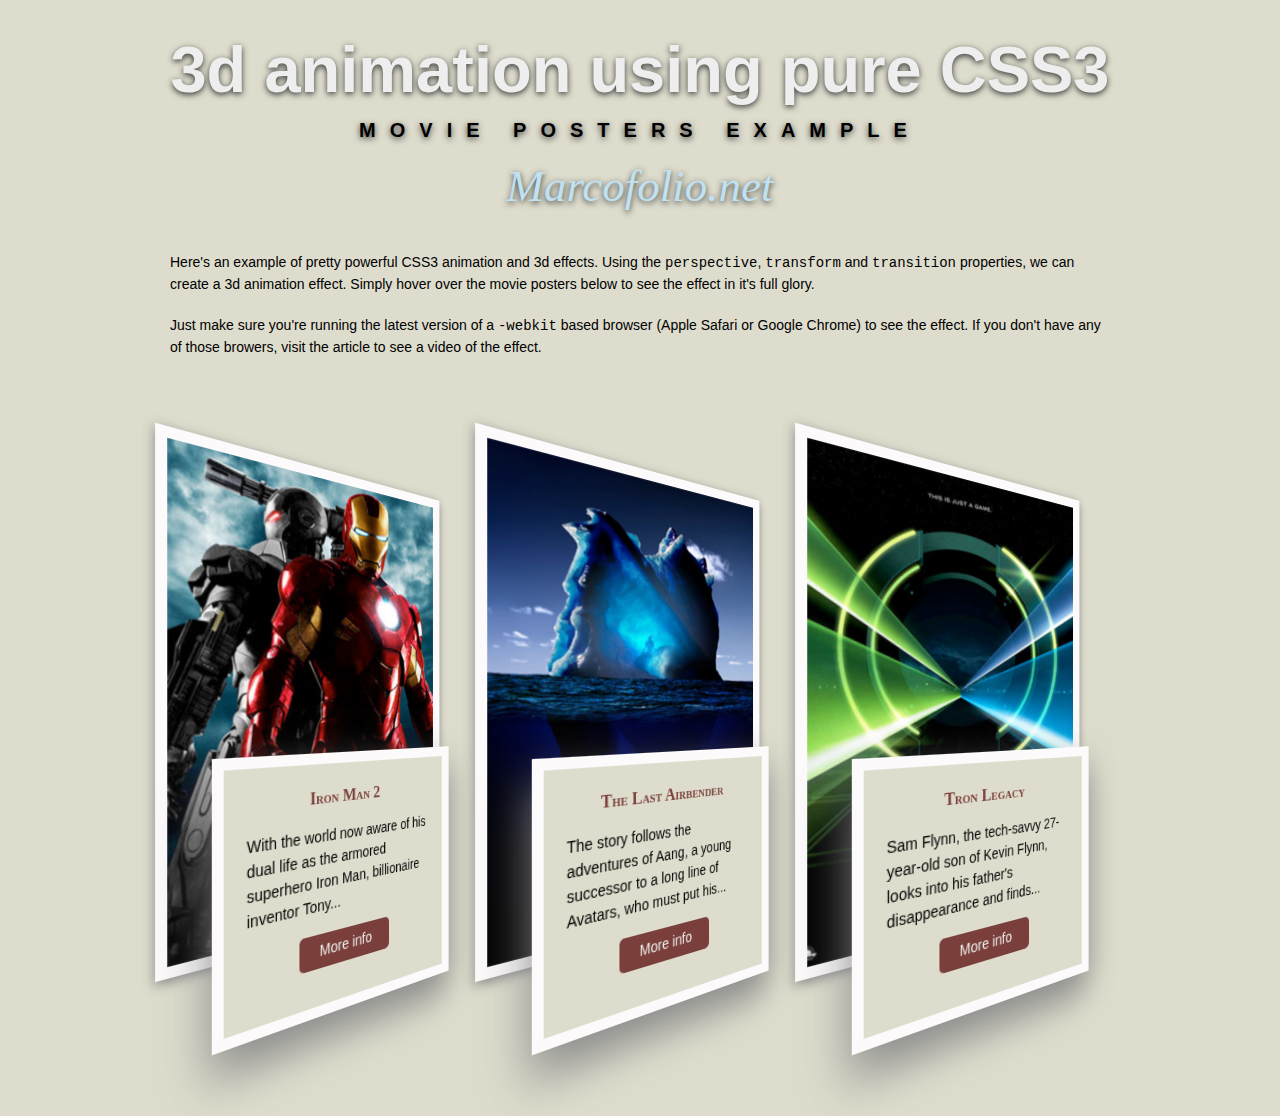
==== index.html @ 0678eeda "Add files via upload" ====
<!DOCTYPE HTML PUBLIC "-//W3C//DTD HTML 4.01//EN" "http://www.w3.org/TR/html4/strict.dtd">
<html>
<head>
<meta http-equiv="Content-Type" content="text/html;charset=iso-8859-1"/>
<title>3d animation using pure CSS3</title>
<link rel="stylesheet" type="text/css" href="css/style.css"/>
</head>
<body>
<div id="wrapper">
	<h1>3d animation using pure CSS3<small>Movie Posters Example</small></h1>
	<h2><a href="http://www.marcofolio.net/" title="Visit Marcofolio.net">Marcofolio.net</a></h2>
	<div id="content">
		<p class="info">Here's an example of pretty powerful CSS3 animation and 3d effects. Using the <code>perspective</code>, <code>transform</code> and <code>transition</code> properties, we can create a 3d animation effect. Simply hover over the movie posters below to see the effect in it's full glory.</p>
		<p class="info">Just make sure you're running the latest version of a <code>-webkit</code> based browser (Apple Safari or Google Chrome) to see the effect. If you don't have any of those browers, visit the article to see a video of the effect.</p>
		<ul id="movieposters">
			<li>
				<img src="images/01_iron_man_2.jpg" alt="Iron Man 2" />
				<div class="movieinfo">
					<h3>Iron Man 2</h3>
					<p>With the world now aware of his dual life as the armored superhero Iron Man, billionaire inventor Tony...</p>
					<a href="http://www.imdb.com/title/tt1228705/" title="Iron Man 2">More info</a>
				</div>
			</li>
			<li>
				<img src="images/02_the_last_airbender.jpg" alt="The Last Airbender" />
				<div class="movieinfo">
					<h3>The Last Airbender</h3>
					<p>The story follows the adventures of Aang, a young successor to a long line of Avatars, who must put his...</p>
					<a href="http://www.imdb.com/title/tt0938283/" title="Iron Man 2">More info</a>
				</div>
			</li>
			<li>
				<img src="images/03_tron_legacy.jpg" alt="Tron Legacy" />
				<div class="movieinfo">
					<h3>Tron Legacy</h3>
					<p>Sam Flynn, the tech-savvy 27-year-old son of Kevin Flynn, looks into his father's disappearance and finds...</p>
					<a href="http://www.imdb.com/title/tt1104001/" title="Tron Legacy">More info</a>
				</div>
			</li>
		</ul>
	</div>
</div>
</body>
</html>
---- css/style.css ----
/*
                                __      _ _                   _   
                               / _|    | (_)                 | |  
 _ __ ___   __ _ _ __ ___ ___ | |_ ___ | |_  ___   _ __   ___| |_ 
| '_ ` _ \ / _` | '__/ __/ _ \|  _/ _ \| | |/ _ \ | '_ \ / _ \ __|
| | | | | | (_| | | | (_| (_) | || (_) | | | (_) || | | |  __/ |_ 
|_| |_| |_|\__,_|_|  \___\___/|_| \___/|_|_|\___(_)_| |_|\___|\__|
                                                                  
*/

/* BASIC RESET */
ul,ol,li,h1,h2,h3,h4,h5,h6,pre,form,body,html,p,blockquote,fieldset,input{margin:0; padding:0;}

/* HTML ELEMENTS */
body { background-color:#deddcd; font:14px/21px Arial,Helvetica,sans-serif; }
h1 { font: bold 65px/60px Helvetica, Arial, Sans-serif; text-align: center; color: #eee; text-shadow: 0px 2px 6px #333; }
h1 small{ font-size: 20px; text-transform:uppercase; letter-spacing: 14px; display: block; color: #000; }
h2 a { display: block; text-decoration: none; margin: 0 0 30px 0; font: italic 45px Georgia, Times, Serif;  text-align: center; color: #bfe1f1; text-shadow: 0px 2px 6px #333; }
h2 a:hover { color: #90bcd0; }

/* COMMON CLASSES */
.break { clear:both; }

/* WRAPPER */
#wrapper { width:960px; margin:40px auto; }

/* CONTENT */
#content { }
#content .info { padding:10px; }

/* MOVIE POSTERS */
#movieposters { list-style:none; margin:100px 0; height:550px; }
#movieposters li { display:inline; float:left;
	-webkit-perspective: 500; -webkit-transform-style: preserve-3d;
	-webkit-transition-property: perspective; -webkit-transition-duration: 0.5s; }
#movieposters li:hover { -webkit-perspective: 5000; }
	
#movieposters li img { border:10px solid #fcfafa; -webkit-transform: rotateY(30deg);
	-moz-box-shadow:0 3px 10px #888; -webkit-box-shadow:0 3px 10px #888;
	-webkit-transition-property: transform; -webkit-transition-duration: 0.5s; }
#movieposters li:hover img { -webkit-transform: rotateY(0deg); }

.movieinfo { border:10px solid #fcfafa; padding:20px; width:200px; height:180px; background-color:#deddcd; margin:-195px 0 0 55px; position:absolute;
	-moz-box-shadow:0 20px 40px #888; -webkit-box-shadow:0 20px 40px #888;
	-webkit-transform: translateZ(30px) rotateY(30deg);
	-webkit-transition-property: transform, box-shadow, margin; -webkit-transition-duration: 0.5s; }
	
#movieposters li:hover .movieinfo { -webkit-transform: rotateY(0deg); -webkit-box-shadow:0 5px 10px #888; margin:-175px 0 0 30px; }
	
.movieinfo h3 { color:#7a3f3a; font-variant: small-caps; font-family:Georgia,serif,Times; text-align:center; padding-bottom:15px; }
.movieinfo p { padding-bottom:15px; }
.movieinfo a { background-color:#7a3f3a; padding:5px 10px; color:#eee; text-decoration:none; display:block; width:80px; text-align:center; margin:0 auto;
	-moz-border-radius:5px; -webkit-border-radius:5px; }
.movieinfo a:hover, .movieinfo a:focus { background-color:#6a191f; color:#fff; }
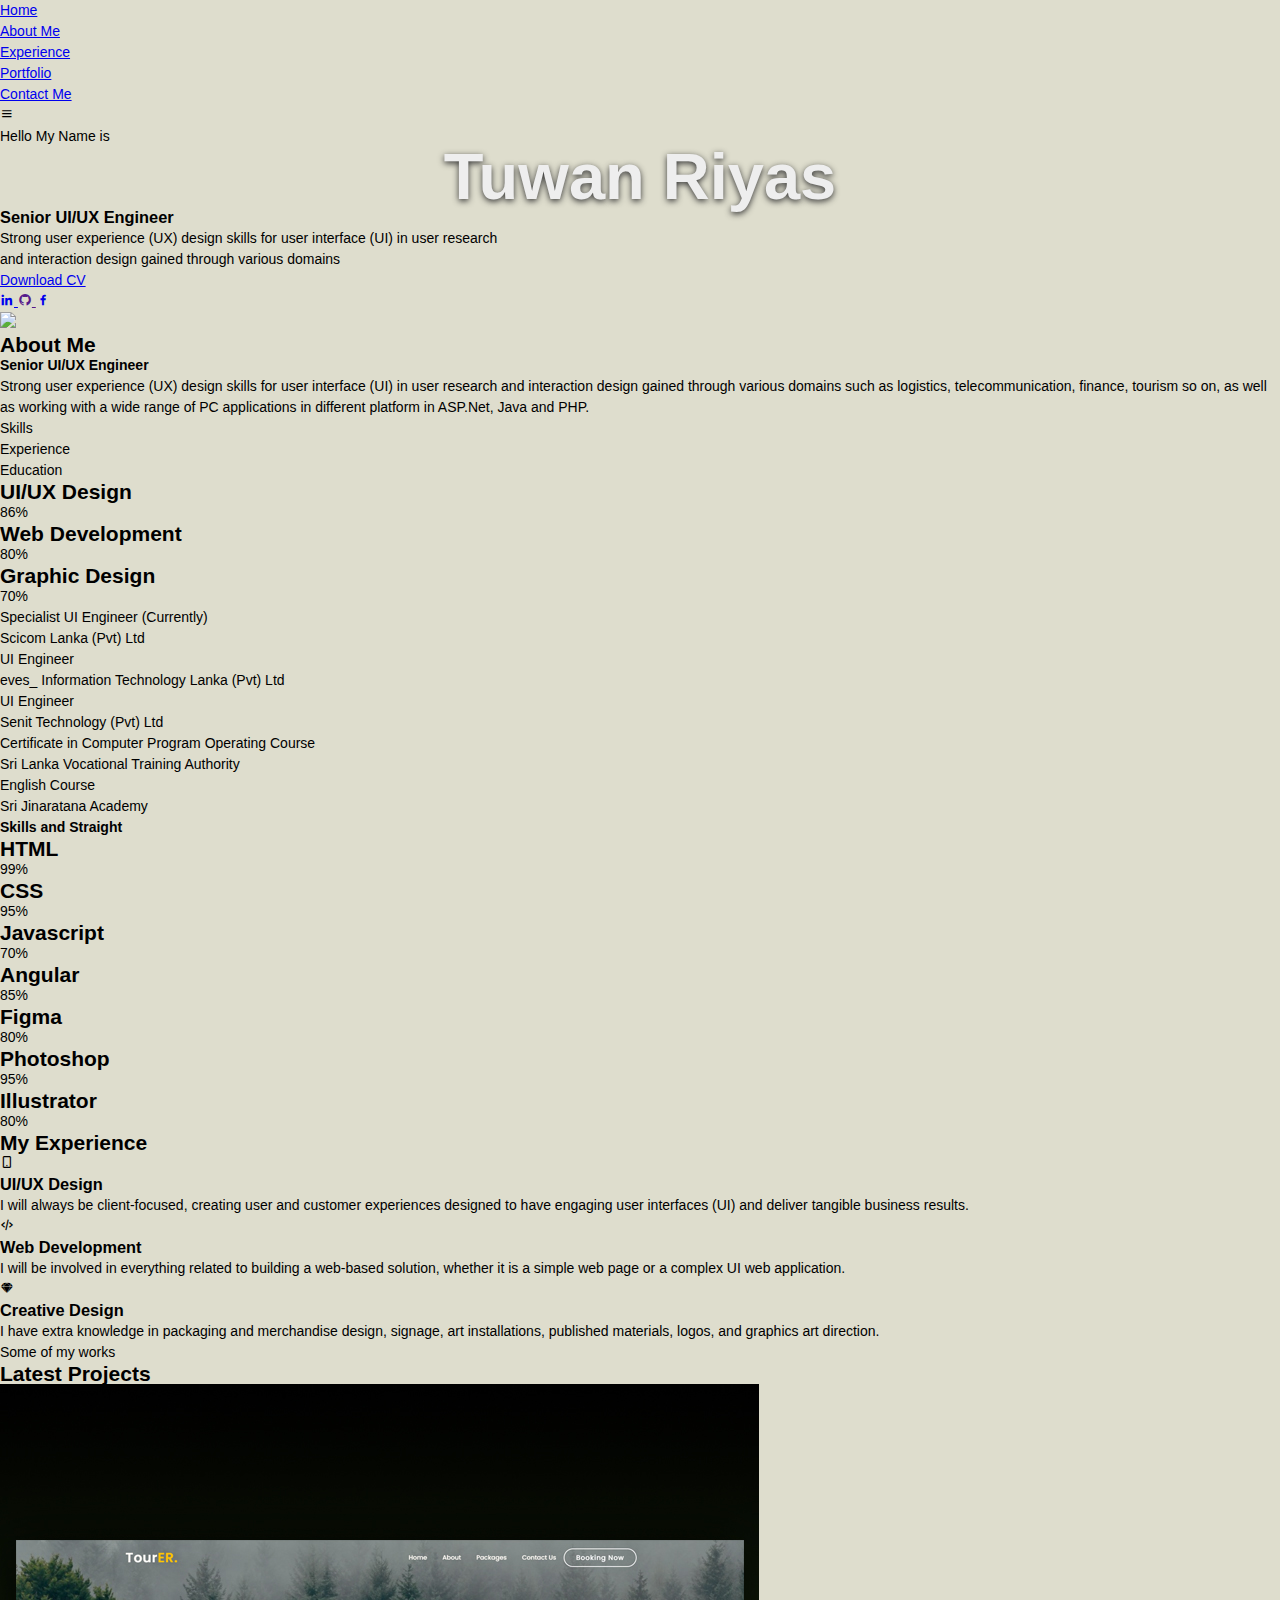
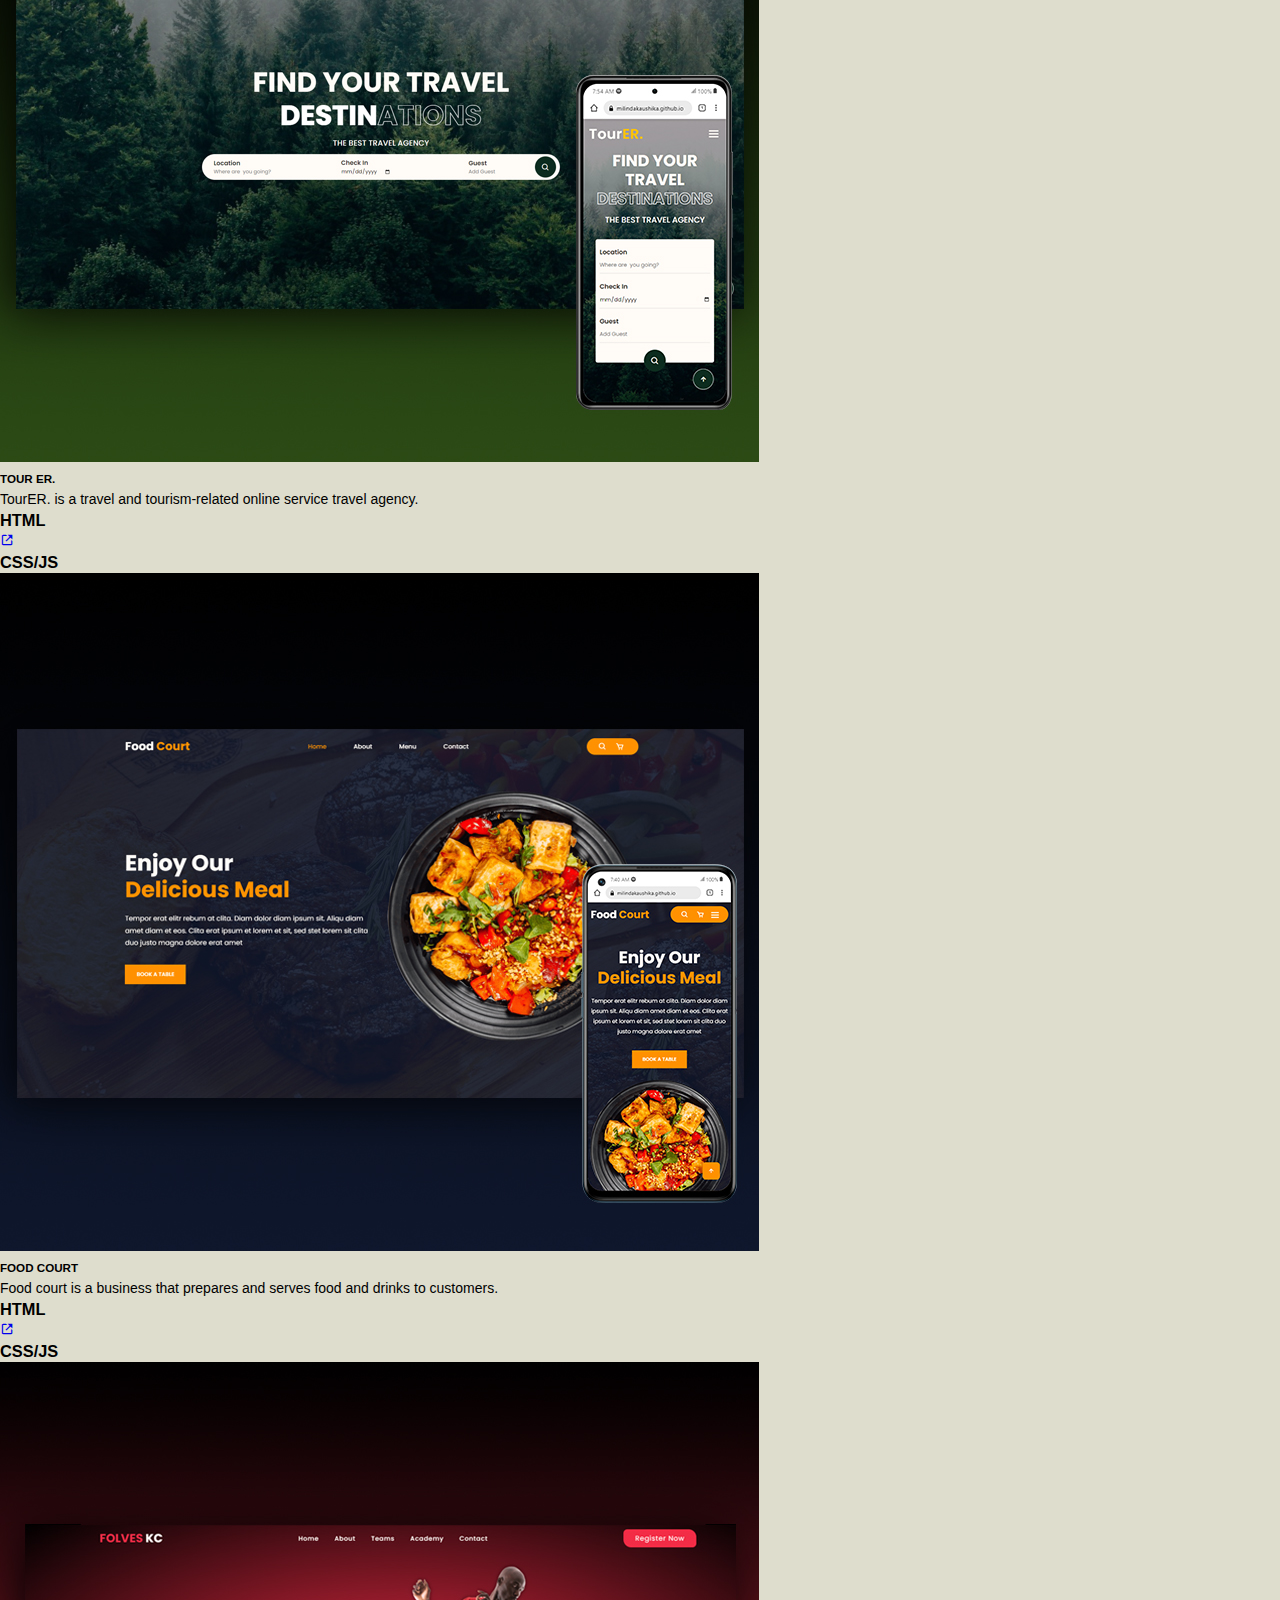
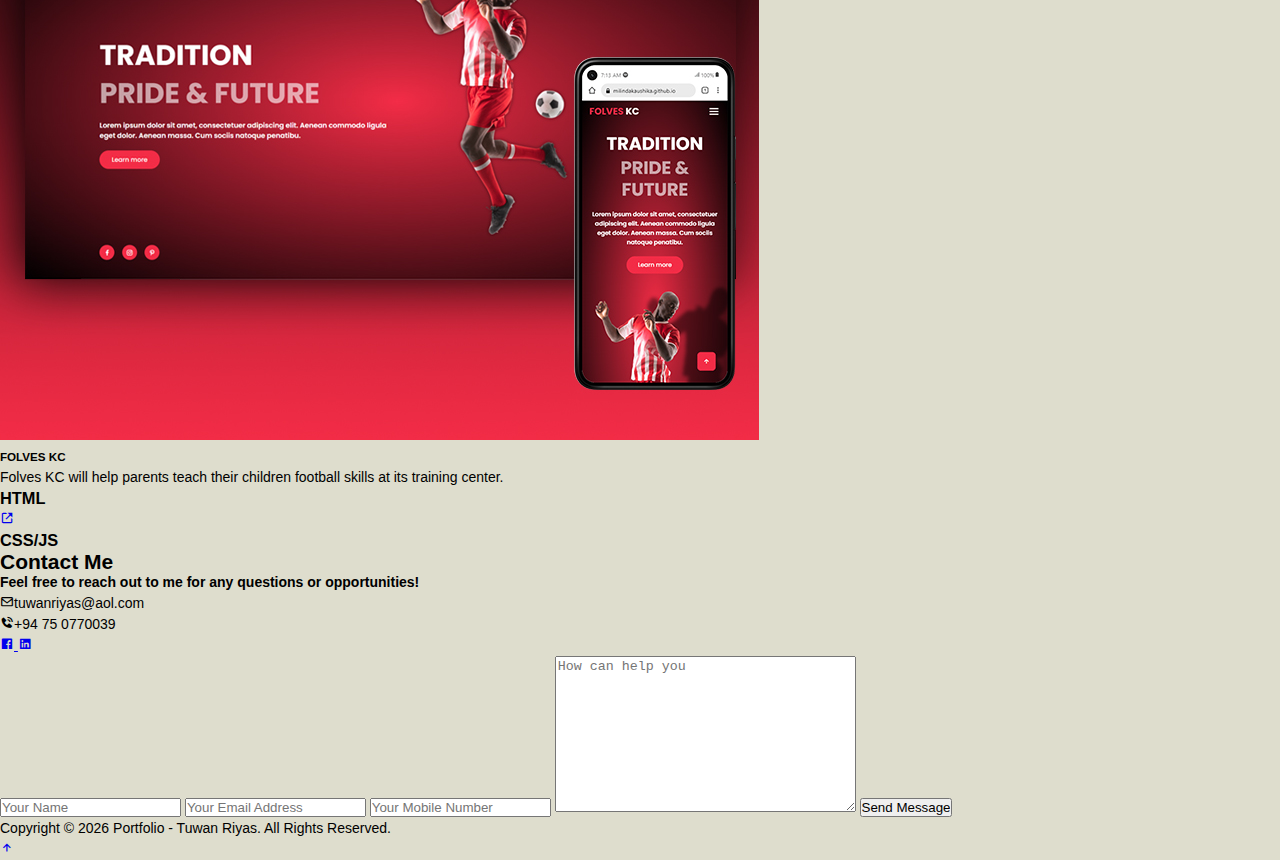
==== commit b1bdfaf0: "Update index.html" ====
--- a/index.html
+++ b/index.html
@@ -1,44 +1,371 @@
-<!DOCTYPE HTML PUBLIC "-//W3C//DTD HTML 4.01//EN" "http://www.w3.org/TR/html4/strict.dtd">
+<!DOCTYPE html>
 <html>
+
 <head>
-<meta http-equiv="Content-Type" content="text/html;charset=iso-8859-1"/>
-<title>3d animation using pure CSS3</title>
-<link rel="stylesheet" type="text/css" href="css/style.css"/>
+    <meta charset="UTF-8">
+    <meta name="viewport" content="width=device-width, initial-scale=1.0">
+    <meta http-equiv="X-UA-Compatible" content="ie=edge">
+    <link rel="preconnect" href="https://fonts.googleapis.com">
+    <link rel="preconnect" href="https://fonts.gstatic.com" crossorigin>
+    <link rel="stylesheet" href="https://unpkg.com/boxicons@latest/css/boxicons.min.css">
+    <link href="https://fonts.googleapis.com/css2?family=Poppins:wght@100;200;300;400;500;600;700;800;900&display=swap"
+        rel="stylesheet">
+    <link rel="stylesheet" href="css/style.css">
+    <title>Portfolio - Tuwan Riyas</title>
 </head>
+
 <body>
-<div id="wrapper">
-	<h1>3d animation using pure CSS3<small>Movie Posters Example</small></h1>
-	<h2><a href="http://www.marcofolio.net/" title="Visit Marcofolio.net">Marcofolio.net</a></h2>
-	<div id="content">
-		<p class="info">Here's an example of pretty powerful CSS3 animation and 3d effects. Using the <code>perspective</code>, <code>transform</code> and <code>transition</code> properties, we can create a 3d animation effect. Simply hover over the movie posters below to see the effect in it's full glory.</p>
-		<p class="info">Just make sure you're running the latest version of a <code>-webkit</code> based browser (Apple Safari or Google Chrome) to see the effect. If you don't have any of those browers, visit the article to see a video of the effect.</p>
-		<ul id="movieposters">
-			<li>
-				<img src="images/01_iron_man_2.jpg" alt="Iron Man 2" />
-				<div class="movieinfo">
-					<h3>Iron Man 2</h3>
-					<p>With the world now aware of his dual life as the armored superhero Iron Man, billionaire inventor Tony...</p>
-					<a href="http://www.imdb.com/title/tt1228705/" title="Iron Man 2">More info</a>
-				</div>
-			</li>
-			<li>
-				<img src="images/02_the_last_airbender.jpg" alt="The Last Airbender" />
-				<div class="movieinfo">
-					<h3>The Last Airbender</h3>
-					<p>The story follows the adventures of Aang, a young successor to a long line of Avatars, who must put his...</p>
-					<a href="http://www.imdb.com/title/tt0938283/" title="Iron Man 2">More info</a>
-				</div>
-			</li>
-			<li>
-				<img src="images/03_tron_legacy.jpg" alt="Tron Legacy" />
-				<div class="movieinfo">
-					<h3>Tron Legacy</h3>
-					<p>Sam Flynn, the tech-savvy 27-year-old son of Kevin Flynn, looks into his father's disappearance and finds...</p>
-					<a href="http://www.imdb.com/title/tt1104001/" title="Tron Legacy">More info</a>
-				</div>
-			</li>
-		</ul>
-	</div>
-</div>
+
+    <!-- Header design -->
+    <header>
+        <ul class="navlist">
+            <li>
+                <a href="#home" class="active">Home</a>
+            </li>
+            <li>
+                <a href="#about">About Me</a>
+            </li>
+            <li>
+                <a href="#service">Experience</a>
+            </li>
+            <li>
+                <a href="#portfolio">Portfolio</a>
+            </li>
+            <li>
+                <a href="#contact">Contact Me</a>
+            </li>
+        </ul>
+        <div class="bx bx-menu" id="menu-icon"></div>
+    </header>
+
+    <!-- Home section design -->
+    <section class="home" id="home">
+
+        <div class="flex-container">
+            <div class="flex-item-left">
+                <div class="home-hold">
+                    <div class="home-text">
+                        <div class="slide">
+                            <span class="one">Hello</span>
+                            <span class="two">My Name is</span>
+                        </div>
+                        <h1>Tuwan Riyas</h1>
+                        <h3>Senior UI/UX
+                            <span>Engineer</span>
+                        </h3>
+                        <p>Strong user experience (UX) design skills for user interface (UI) in user research
+                            <br>and interaction design gained through various domains
+                        </p>
+
+                        <div class="main-but">
+                            <a href="images/cv.pdf" download class="btn">Download CV</a>
+                            <ul>
+                                <a href="https://www.linkedin.com/in/tuwan-riyas-67a60023/" target="_blank">
+                                    <i class='bx bxl-linkedin'></i>
+                                </a>
+                                <a href="">
+                                    <i class='bx bxl-github'></i>
+                                </a>
+                                <a href="https://www.facebook.com/tuwan.saleem">
+                                    <i class='bx bxl-facebook'></i>
+                                </a>
+                            </ul>
+                        </div>
+                    </div>
+                </div>
+            </div>
+            <div class="flex-item-right">
+                <div class="pic-hold">
+                    <img src="images/my-pic.png" class="my-pic">
+                </div>
+            </div>
+        </div>
+
+
+
+
+    </section>
+
+    <!-- About section design -->
+    <section class="about" id="about">
+        <div class="abot-text">
+            <h2>About
+                <span>Me</span>
+            </h2>
+            <h4>Senior UI/UX Engineer</h4>
+            <p>Strong user experience (UX) design skills for user interface (UI) in user research and
+                interaction design gained through various domains such as logistics, telecommunication,
+                finance, tourism so on, as well as working with a wide range of PC applications in different
+                platform in ASP.Net, Java and PHP.</p>
+
+
+            <div class="tab-titles">
+                <p class="tab-link active-link" onclick="opentab('skills')">Skills</p>
+                <p class="tab-link" onclick="opentab('experience')">Experience</p>
+                <p class="tab-link" onclick="opentab('education')">Education</p>
+            </div>
+            <div class="tab-contents active-tab" id="skills">
+                <ul>
+                    <div class="skills">
+                        <li>
+
+                            <h2>UI/UX Design</h2>
+                            <div class="progress-bar">
+                                <div class="ux">
+                                    <span class="c1">86%</span>
+                                </div>
+                            </div>
+                        </li>
+
+                        <li>
+
+                            <h2>Web Development</h2>
+                            <div class="progress-bar">
+                                <div class="dev">
+                                    <span class="c1">80%</span>
+                                </div>
+                            </div>
+                        </li>
+                        <li>
+
+                            <h2>Graphic Design</h2>
+                            <div class="progress-bar">
+                                <div class="graphics">
+                                    <span class="c1">70%</span>
+                                </div>
+                            </div>
+                        </li>
+                    </div>
+                </ul>
+            </div>
+            <div class="tab-contents" id="experience">
+                <ul>
+                    <li>
+                        <span>Specialist UI Engineer (Currently)</span>
+                        <br>Scicom Lanka (Pvt) Ltd
+                    </li>
+                    <li>
+                        <span>UI Engineer</span>
+                        <br>eves_ Information Technology Lanka (Pvt) Ltd
+                    </li>
+                    <li>
+                        <span>UI Engineer</span>
+                        <br>Senit Technology (Pvt) Ltd
+                    </li>
+                </ul>
+            </div>
+            <div class="tab-contents" id="education">
+                <ul>
+                    <li>
+                        <span>Certificate in Computer Program Operating Course</span>
+                        <br>Sri Lanka Vocational Training Authority
+                    </li>
+                    <li>
+                        <span>English Course</span>
+                        <br>Sri Jinaratana Academy
+                    </li>
+                </ul>
+            </div>
+        </div>
+        <div class="abot-text">
+            <h4>Skills and Straight</h4>
+            <div class="skills">
+                <h2>HTML</h2>
+                <div class="progress-bar">
+                    <div class="html">
+                        <span class="c1">99%</span>
+                    </div>
+                </div>
+                <h2>CSS</h2>
+                <div class="progress-bar">
+                    <div class="html">
+                        <span class="c1">95%</span>
+                    </div>
+                </div>
+                <h2>Javascript</h2>
+                <div class="progress-bar">
+                    <div class="graphics">
+                        <span class="c1">70%</span>
+                    </div>
+                </div>
+
+                <h2>Angular</h2>
+                <div class="progress-bar">
+                    <div class="angular">
+                        <span class="c1">85%</span>
+                    </div>
+                </div>
+                <h2>Figma</h2>
+                <div class="progress-bar">
+                    <div class="figma">
+                        <span class="c1">80%</span>
+                    </div>
+                </div>
+                <h2>Photoshop</h2>
+                <div class="progress-bar">
+                    <div class="html">
+                        <span class="c1">95%</span>
+                    </div>
+                </div>
+                <h2>Illustrator</h2>
+                <div class="progress-bar">
+                    <div class="figma">
+                        <span class="c1">80%</span>
+                    </div>
+                </div>
+
+            </div>
+        </div>
+    </section>
+
+    <!-- Experience section design -->
+    <section class="experience" id="service">
+        <div class="main-text">
+            <h2><span>My</span> Experience</h2>
+        </div>
+        <div class="experience-content">
+            <div class="box">
+                <div class="s-icons">
+                    <i class='bx bx-mobile-alt'></i>
+                </div>
+                <h3>UI/UX Design</h3>
+                <p>I will always be client-focused, creating user and customer experiences designed to have engaging
+                    user interfaces
+                    (UI) and deliver tangible business results.</p>
+            </div>
+
+            <div class="box">
+                <div class="s-icons">
+                    <i class='bx bx-code-alt'></i>
+                </div>
+                <h3>Web Development</h3>
+                <p>I will be involved in everything related to building a web-based solution, whether it is a simple web
+                    page
+                    or a complex UI web application.
+                </p>
+            </div>
+
+            <div class="box">
+                <div class="s-icons">
+                    <i class='bx bxl-sketch'></i>
+                </div>
+                <h3>Creative Design</h3>
+                <p>I have extra knowledge in packaging and merchandise design, signage, art installations, published
+                    materials,
+                    logos, and graphics art direction.</p>
+            </div>
+        </div>
+    </section>
+
+    <!-- Portfolio section design -->
+    <section class="portfolio" id="portfolio">
+        <div class="main-text">
+            <p>Some of my works</p>
+            <h2>
+                <span>Latest</span> Projects
+            </h2>
+        </div>
+        <div class="portfolio-content">
+
+            <div class="row">
+                <img src="images/travel-img.jpg">
+                <div class="layer">
+                    <h5>TOUR ER.</h5>
+                    <p>TourER. is a travel and tourism-related online service travel agency.</p>
+                    <div class="lang">
+                        <h3>HTML</h3>
+                        <a href="portfolio/travel/index.html" target="_blank">
+                            <i class='bx bx-link-external'></i>
+                        </a>
+                        <h3>CSS/JS</h3>
+                    </div>
+                </div>
+            </div>
+
+            <div class="row">
+                <img src="images/food-img.jpg">
+                <div class="layer">
+                    <h5>FOOD COURT</h5>
+                    <p>Food court is a business that prepares and serves food and drinks to customers.</p>
+                    <div class="lang">
+                        <h3>HTML</h3>
+                        <a href="portfolio/food/index.html" target="_blank">
+                            <i class='bx bx-link-external'></i>
+                        </a>
+                        <h3>CSS/JS</h3>
+                    </div>
+                </div>
+            </div>
+
+            <div class="row">
+                <img src="images/football-img.jpg">
+                <div class="layer">
+                    <h5>FOLVES KC</h5>
+                    <p>Folves KC will help parents teach their children football skills at its training center. </p>
+                    <div class="lang">
+                        <h3>HTML</h3>
+                        <a href="portfolio/football/index.html" target="_blank">
+                            <i class='bx bx-link-external'></i>
+                        </a>
+                        <h3>CSS/JS</h3>
+                    </div>
+                </div>
+            </div>
+        </div>
+    </section>
+
+    <!-- Footer section design -->
+    <section class="contact" id="contact">
+        <div class="contact-text">
+            <h2>Contact
+                <span>Me</span>
+            </h2>
+            <h4>Feel free to reach out to me for any questions or opportunities!</h4>
+            <div class="list">
+                <p>
+                    <i class='bx bx-envelope'></i>tuwanriyas@aol.com
+                </p>
+                <p>
+                    <i class='bx bxs-phone-call'></i>+94 75 0770039
+                </p>
+            </div>
+            <div class="contact-icons">
+                <a href="https://www.facebook.com/tuwan.saleem" target="_blank">
+                    <i class='bx bxl-facebook-square'></i>
+                </a>
+                <a href="https://www.linkedin.com/in/tuwan-riyas-67a60023/" target="_blank">
+                    <i class='bx bxl-linkedin-square'></i>
+                </a>
+
+            </div>
+        </div>
+        <div class="contact-form">
+            <form name="submit-to-google-sheet">
+                <input type="Name" name="Name" placeholder="Your Name" required>
+                <input type="Email" name="Email" placeholder="Your Email Address" required>
+                <input type="Phone" name="Phone" placeholder="Your Mobile Number" required>
+                <textarea name="Message" id="" cols="35" rows="10" placeholder="How can help you" required></textarea>
+                <input type="submit" value="Send Message" class="submit" required>
+            </form>
+            <span id="msg"></span>
+        </div>
+    </section>
+
+    <!-- End section design -->
+    <section class="end">
+        <div class="last-test">
+            <p>Copyright &copy; <span class="currentYear" id="currentYear"></span> Portfolio - Tuwan Riyas. All Rights
+                Reserved.</p>
+        </div>
+        <div class="top">
+            <a href="#home">
+                <i class='bx bx-up-arrow-alt'></i>
+            </a>
+        </div>
+    </section>
+
+    <!-- Customer js link -->
+    <script type="text/javascript" src="js/script.js"></script>
 </body>
-</html>+
+</html>
